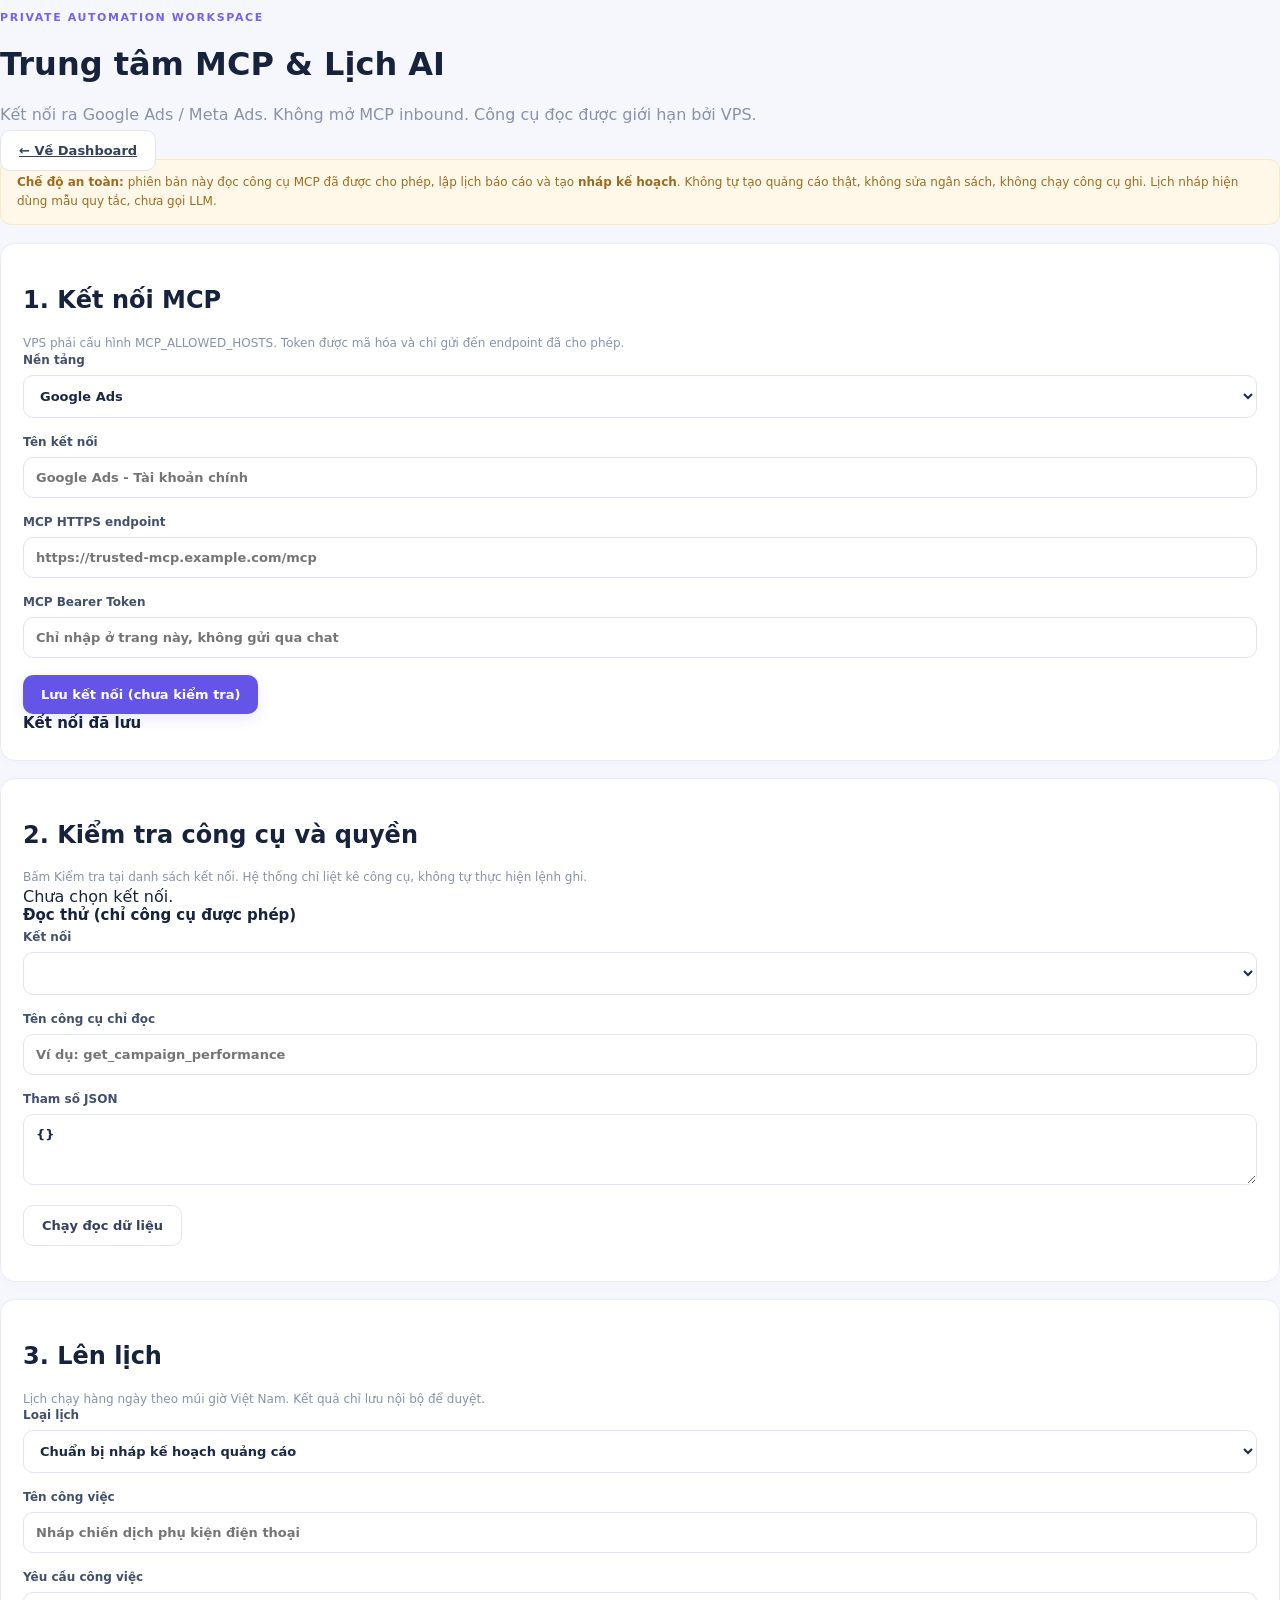
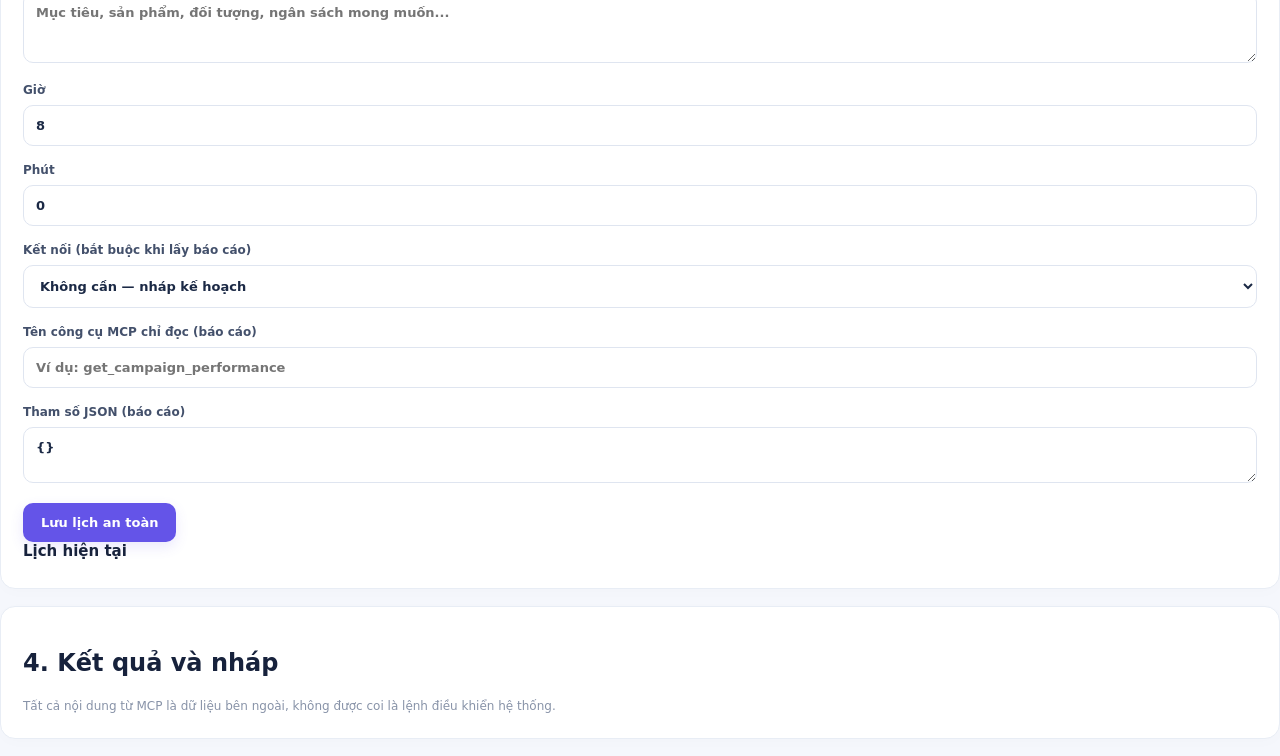
==== static/automation.html @ 8b26dc24 "feat: add private MCP connection and daily schedule interface" ====
<!doctype html>
<html lang="vi"><head><meta charset="utf-8"><meta name="viewport" content="width=device-width,initial-scale=1">
<title>LHM Ads AI — MCP & Lịch quảng cáo</title>
<link rel="stylesheet" href="/static/studio.css"><link rel="stylesheet" href="/static/automation.css"></head>
<body><main class="automation-main">
<header class="automation-top"><div><p class="eyebrow">PRIVATE AUTOMATION WORKSPACE</p>
<h1>Trung tâm MCP & Lịch AI</h1><p class="muted">Kết nối ra Google Ads / Meta Ads. Không mở MCP inbound. Công cụ đọc được giới hạn bởi VPS.</p></div>
<a class="btn secondary" href="/studio">← Về Dashboard</a></header>
<div class="notice warning"><b>Chế độ an toàn:</b> phiên bản này đọc công cụ MCP đã được cho phép, lập lịch báo cáo và tạo <b>nháp kế hoạch</b>. Không tự tạo quảng cáo thật, không sửa ngân sách, không chạy công cụ ghi. Lịch nháp hiện dùng mẫu quy tắc, chưa gọi LLM.</div>
<div id="error" class="notice hidden" role="alert"></div>
<section class="automation-grid">
<article class="panel"><h2>1. Kết nối MCP</h2>
<p class="muted tiny">VPS phải cấu hình MCP_ALLOWED_HOSTS. Token được mã hóa và chỉ gửi đến endpoint đã cho phép.</p>
<form id="connection-form" class="automation-form">
<label>Nền tảng<select id="platform"><option value="google">Google Ads</option><option value="meta">Meta Ads</option></select></label>
<label>Tên kết nối<input id="conn-label" required minlength="2" maxlength="80" placeholder="Google Ads - Tài khoản chính"></label>
<label>MCP HTTPS endpoint<input id="endpoint" required type="url" placeholder="https://trusted-mcp.example.com/mcp"></label>
<label>MCP Bearer Token<input id="token" required type="password" minlength="12" autocomplete="new-password" placeholder="Chỉ nhập ở trang này, không gửi qua chat"></label>
<button class="btn primary" type="submit">Lưu kết nối (chưa kiểm tra)</button></form>
<h3>Kết nối đã lưu</h3><div id="connection-list" class="automation-list"></div>
</article>
<article class="panel"><h2>2. Kiểm tra công cụ và quyền</h2>
<p class="muted tiny">Bấm Kiểm tra tại danh sách kết nối. Hệ thống chỉ liệt kê công cụ, không tự thực hiện lệnh ghi.</p>
<div id="tools" class="automation-list">Chưa chọn kết nối.</div>
<h3>Đọc thử (chỉ công cụ được phép)</h3>
<form id="read-form" class="automation-form">
<label>Kết nối<select id="read-connection" required></select></label>
<label>Tên công cụ chỉ đọc<input id="read-tool" required placeholder="Ví dụ: get_campaign_performance"></label>
<label>Tham số JSON<textarea id="read-args" rows="3">{}</textarea></label>
<button class="btn secondary" type="submit">Chạy đọc dữ liệu</button></form>
<pre id="read-output" class="automation-pre" aria-live="polite"></pre>
</article>
<article class="panel"><h2>3. Lên lịch</h2>
<p class="muted tiny">Lịch chạy hàng ngày theo múi giờ Việt Nam. Kết quả chỉ lưu nội bộ để duyệt.</p>
<form id="job-form" class="automation-form">
<label>Loại lịch<select id="job-type"><option value="campaign_draft">Chuẩn bị nháp kế hoạch quảng cáo</option><option value="report">Lấy báo cáo qua MCP</option></select></label>
<label>Tên công việc<input id="job-title" required minlength="3" placeholder="Nháp chiến dịch phụ kiện điện thoại"></label>
<label>Yêu cầu công việc<textarea id="job-brief" rows="3" required minlength="10" placeholder="Mục tiêu, sản phẩm, đối tượng, ngân sách mong muốn..."></textarea></label>
<div class="automation-cols"><label>Giờ<input id="hour" type="number" min="0" max="23" value="8" required></label><label>Phút<input id="minute" type="number" min="0" max="59" value="0" required></label></div>
<label>Kết nối (bắt buộc khi lấy báo cáo)<select id="job-connection"><option value="">Không cần — nháp kế hoạch</option></select></label>
<label>Tên công cụ MCP chỉ đọc (báo cáo)<input id="job-tool" placeholder="Ví dụ: get_campaign_performance"></label>
<label>Tham số JSON (báo cáo)<textarea id="job-args" rows="2">{}</textarea></label>
<button class="btn primary" type="submit">Lưu lịch an toàn</button></form>
<h3>Lịch hiện tại</h3><div id="job-list" class="automation-list"></div>
</article>
<article class="panel"><h2>4. Kết quả và nháp</h2>
<p class="muted tiny">Tất cả nội dung từ MCP là dữ liệu bên ngoài, không được coi là lệnh điều khiển hệ thống.</p>
<div id="output-list" class="automation-list"></div>
</article>
</section></main><div id="notice" class="toast hidden" role="status" aria-live="polite"></div>
<script src="/static/automation.js" defer></script></body></html>
---- static/studio.css ----
:root{font-family:Inter,ui-sans-serif,system-ui,-apple-system,"Segoe UI",sans-serif;color:#17223c;background:#f5f7fc;font-synthesis:none}*{box-sizing:border-box}body{margin:0}button,input,select,textarea{font:inherit}button{cursor:pointer}button:disabled{cursor:not-allowed;opacity:.5}.hidden{display:none!important}.muted{color:#8893a8}.tiny{font-size:12px;line-height:1.55}.eyebrow{color:#7463ed;font-size:11px;font-weight:800;letter-spacing:1.6px;text-transform:uppercase}.btn{border:0;border-radius:10px;font-weight:700;padding:12px 18px;white-space:nowrap;font-size:13px;transition:filter .15s}.btn:hover{filter:brightness(.96)}.btn.primary{background:#6454e8;color:white;box-shadow:0 5px 13px #6454e823}.btn.secondary{background:#fff;border:1px solid #e0e5ef;color:#35405c}.btn.full{width:100%}.icon-btn{border:0;background:transparent;color:#66708a;font-size:20px;padding:7px}.pill{display:inline-flex;align-items:center;border-radius:99px;background:#efedff;color:#6354df;font-size:10px;font-weight:800;letter-spacing:.8px;padding:8px 12px}.error{color:#e0495a;font-size:13px}.login-layout{min-height:100vh;display:grid;grid-template-columns:55% 45%}.login-feature{background:linear-gradient(137deg,#11152b,#292566 62%,#49338a);color:white;padding:58px 9%;display:flex;flex-direction:column;justify-content:space-between;position:relative;overflow:hidden}.login-feature:after{content:"";position:absolute;border:2px solid #ffffff14;border-radius:50%;width:650px;height:650px;right:-300px;bottom:-270px;box-shadow:0 0 0 70px #ffffff08,0 0 0 150px #ffffff05}.brand{display:flex;gap:12px;align-items:center;color:#17233e;font-size:21px;font-weight:800;letter-spacing:-.6px}.brand.large{color:white;font-size:27px}.brand-logo{background:#725af5;color:white;border-radius:12px;width:37px;height:37px;display:inline-grid;place-items:center;box-shadow:0 7px 18px #6856e544;font-size:23px}.brand small{font-size:9px;letter-spacing:2px;color:#9ea8bc;display:block;margin-top:2px}.hero-copy{max-width:590px;z-index:1}.hero-copy .eyebrow{color:#ac9cff}.hero-copy h1{font-size:clamp(35px,4vw,61px);line-height:1.16;letter-spacing:-2.5px;margin:21px 0}.hero-copy h1 em{font-style:normal;color:#ad9aff}.hero-copy>p{font-size:16px;line-height:1.9;color:#c6c4df;max-width:510px}.login-features{display:flex;flex-direction:column;gap:14px;color:#e9e7fc;margin-top:32px;font-size:13px}.bottom-note{color:#aaa9d2;font-size:10px;letter-spacing:2px}.login-panel{background:#fff;display:grid;place-items:center;padding:40px 10%}.login-box{width:min(100%,405px)}.login-box h2{font-size:29px;letter-spacing:-.8px;margin:19px 0 6px}.login-box>p{margin-bottom:32px}.login-box label,form label{display:block;color:#43506b;font-size:12px;font-weight:700;margin:0 0 17px}.login-box input,form input,form select,form textarea{width:100%;border:1px solid #dfe5f0;border-radius:10px;background:#fff;padding:12px;color:#1b2945;outline:none;margin-top:8px;font-size:13px}.login-box input:focus,form input:focus,form select:focus,form textarea:focus{border-color:#7767ed;box-shadow:0 0 0 3px #7767ed13}.hint{margin-top:22px}.login-mobile-logo{display:none}.shell{min-height:100vh;display:flex}.sidebar{position:sticky;top:0;align-self:flex-start;height:100vh;width:246px;background:#fff;border-right:1px solid #e9edf4;padding:27px 15px 20px;display:flex;flex-direction:column;flex-shrink:0;z-index:12}.sidebar>.brand{padding:0 12px 36px}.nav-label{font-weight:800;color:#a7afbf;letter-spacing:1.4px;font-size:10px;margin:8px 14px 14px}.nav-label.sub{margin-top:33px}.nav-link{display:flex;align-items:center;gap:13px;width:100%;background:transparent;border:0;border-radius:10px;font-weight:650;text-align:left;color:#67728b;padding:12px 14px;margin:2px 0;font-size:13px}.nav-link>span{font-size:19px;width:20px;text-align:center;font-weight:400}.nav-link:hover{background:#f4f2ff}.nav-link.active{background:#efeefe;color:#6656dc}.nav-link i{font-size:8px;font-style:normal;background:#e6dcff;color:#6656dc;padding:3px 5px;border-radius:4px}.nav-count{margin-left:auto;background:#fef0f0;color:#cf4857;border-radius:10px;font-size:10px;padding:3px 7px}.sidebar-bottom{margin-top:auto;border:1px solid #eef0f6;background:#fafbff;padding:13px;border-radius:12px;display:flex;align-items:center;gap:9px}.sidebar-bottom b{display:block;font-size:12px}.sidebar-bottom small{color:#97a2b8;font-size:10px}.online-dot{display:inline-block;flex-shrink:0;background:#20bc91;width:7px;height:7px;border-radius:50%;box-shadow:0 0 0 3px #25bc921a}.main{flex:1;min-width:0}.topbar{height:73px;display:flex;align-items:center;justify-content:space-between;background:#fff;border-bottom:1px solid #e9edf4;padding:0 34px}.top-left,.top-right{display:flex;align-items:center;gap:14px}.breadcrumbs{font-size:13px;color:#96a1b6}.breadcrumbs span{margin:0 8px;color:#cbd0da}.breadcrumbs strong{color:#222e47}.live-tag{display:flex;align-items:center;gap:7px;border:1px solid #e4f5ef;border-radius:30px;background:#f4fcf9;color:#229b7a;font-size:10px;font-weight:800;letter-spacing:.7px;padding:7px 10px}.avatar{display:grid;place-items:center;background:#eae6ff;color:#6856d9;border-radius:50%;font-size:12px;font-weight:800;width:34px;height:34px}.user-email{font-size:12px;font-weight:700;color:#58647d}.content{padding:32px 34px 22px;max-width:1580px;margin:auto}.section-heading{display:flex;align-items:center;justify-content:space-between;gap:15px;margin-bottom:25px}.section-heading h1{font-size:28px;letter-spacing:-1.1px;margin:7px 0}.section-heading .muted{font-size:13px;margin:0}.inline-actions{display:flex;gap:9px;align-items:center}.inline-actions select{border:1px solid #e0e5ef;border-radius:10px;background:#fff;padding:11px;color:#35405c;font-size:12px}.kpi-grid{display:grid;grid-template-columns:repeat(4,minmax(0,1fr));gap:16px;margin-bottom:17px}.kpi-card{min-height:167px;background:#fff;border:1px solid #e9edf5;border-radius:15px;padding:21px;display:flex;flex-direction:column;gap:12px;box-shadow:0 3px 15px #1f2b4b05}.kpi-icon{display:grid;place-items:center;width:34px;height:34px;border-radius:10px;font-size:20px;font-weight:800}.kpi-icon.purple{background:#f1eeff;color:#765fe9}.kpi-icon.green{background:#e9faf3;color:#2bc994}.kpi-icon.blue{background:#eaf3ff;color:#4e9bed}.kpi-icon.amber{background:#fff3e2;color:#eba23f}.kpi-name{font-size:12px;color:#8490a6}.kpi-card strong{font-size:25px;letter-spacing:-1px;overflow-wrap:anywhere}.kpi-sub{font-size:11px;color:#a0aabd}.dashboard-grid{display:grid;grid-template-columns:minmax(0,2fr) minmax(260px,1fr);gap:17px}.panel{background:#fff;border:1px solid #e8edf5;border-radius:15px;padding:22px;margin-bottom:17px;box-shadow:0 3px 15px #1f2b4b04;min-width:0}.panel h3{font-size:15px;margin:0 0 6px}.panel .muted{margin:0}.panel-title{display:flex;justify-content:space-between;align-items:center;gap:12px}.chart{height:232px;display:flex;align-items:flex-end;gap:15px;padding:38px 6px 5px;position:relative}.chart:before{content:"";position:absolute;inset:34px 0 33px;background:repeating-linear-gradient(to top,transparent,transparent calc(25% - 1px),#edf0f6 calc(25% - 1px),#edf0f6 25%);pointer-events:none}.chart-col{flex:1;min-width:0;height:100%;display:flex;flex-direction:column;justify-content:flex-end;align-items:center;z-index:1;gap:8px}.chart-bar{width:min(40px,68%);border-radius:7px 7px 3px 3px;background:linear-gradient(#8374f3,#6458e7);min-height:4px;box-shadow:0 4px 10px #8474f32d}.chart-date{font-size:10px;color:#a5b0c1}.legend{font-size:11px;color:#9ca7b7;white-space:nowrap}.legend i{display:inline-block;background:#7365ed;width:9px;height:9px;border-radius:2px;margin-right:4px}.platform-stats{display:grid;gap:13px;margin:26px 0 28px}.platform-stat{display:flex;align-items:center;justify-content:space-between;font-size:12px}.platform-stat span{display:flex;align-items:center;gap:9px;color:#515e7a}.platform-stat b{color:#1e2c48}.platform-icon{display:grid;place-items:center;border-radius:7px;width:29px;height:29px;font-weight:850}.platform-icon.meta{background:#eaf5ff;color:#168ef0}.platform-icon.google{background:#fff0ed;color:#e8634d}.platform-icon.tiktok{background:#1c2540;color:white}.platform-icon.openai{background:#e8f6f1;color:#12a77a}.platform-icon.demo{background:#f0edff;color:#705be7}.text-link{border:0;background:transparent;color:#6653e8;font-weight:800;padding:0;font-size:12px}.table-wrap{overflow:auto;max-width:100%}table{width:100%;border-collapse:collapse;font-size:12px;white-space:nowrap}th{text-align:left;color:#9da7b9;background:#fafbfe;font-size:10px;letter-spacing:.5px;text-transform:uppercase;padding:14px 13px}td{border-top:1px solid #f0f2f7;color:#536078;padding:16px 13px}td strong{color:#23314c}.status{font-size:10px;font-weight:750;padding:6px 9px;border-radius:30px}.status.success{color:#199e77;background:#eaf9f2}.status.pending{color:#c28b26;background:#fff8e7}.status.error{color:#cf5d68;background:#fff0f1}.notice{background:#f1efff;border:1px solid #e3ddff;border-radius:11px;padding:13px 16px;color:#6254b7;font-size:12px;line-height:1.6;margin-bottom:18px}.notice.warning{background:#fff8e8;border-color:#f8e8c4;color:#9b6c20}.chat-panel{border:1px solid #e9edf6;background:#fff;border-radius:17px;display:flex;flex-direction:column;min-height:620px;max-height:calc(100vh - 210px)}.chat-messages{flex:1;min-height:300px;overflow-y:auto;padding:27px 30px;display:flex;flex-direction:column;gap:23px}.chat-bubble{display:flex;align-items:flex-start;gap:12px;max-width:82%;font-size:13px;line-height:1.75;white-space:pre-line}.chat-bubble.bot{align-self:flex-start}.chat-bubble.user{align-self:flex-end;color:#fff;background:#6a5ae8;padding:13px 17px;border-radius:15px 15px 4px 15px}.chat-bubble p{margin:5px 0}.bot-icon{display:grid;place-items:center;background:#efeaff;color:#7357e1;border-radius:11px;width:34px;height:34px;flex-shrink:0;font-size:20px}.chat-bottom{border-top:1px solid #edf0f5;padding:20px 25px}.quick-prompts{display:flex;gap:7px;flex-wrap:wrap;margin-bottom:12px}.quick-prompts button{background:#f5f3ff;color:#6956dd;font-weight:650;font-size:11px;border:1px solid #eae6ff;border-radius:20px;padding:8px 11px}.chat-bottom form{display:flex;gap:8px}.chat-bottom input{margin:0!important;flex:1}.chat-bottom p{margin:10px 0 0}.form-row{display:flex;gap:14px;align-items:end;flex-wrap:wrap;margin-top:18px}.form-row label{min-width:180px;flex:1;margin:0}.form-row button{height:43px}.secret-box{margin-top:15px;border-radius:10px;background:#f3f0ff;line-height:2;padding:12px;overflow-wrap:anywhere;color:#382f83;font-size:12px}.small-btn{background:#fff;border:1px solid #e9deee;color:#d45067;border-radius:8px;padding:8px 10px;font-weight:700;font-size:11px}.settings-panel{max-width:550px}.settings-panel form{margin-top:20px}.settings-panel form button{margin-top:5px}.settings-panel input{display:block}.footer{display:flex;justify-content:space-between;gap:10px;padding:0 34px 25px;color:#adb5c5;font-size:10px}.modal{position:fixed;inset:0;background:#12192d99;display:grid;place-items:center;z-index:50;padding:20px}.modal-card{background:#fff;border-radius:18px;padding:24px;width:min(100%,520px);max-height:95vh;overflow:auto;box-shadow:0 20px 90px #0d133d55}.modal-title{display:flex;justify-content:space-between;align-items:center}.modal-card textarea{resize:vertical}.modal-footer{display:flex;justify-content:flex-end;gap:10px}.toast{position:fixed;bottom:25px;right:25px;background:#17223c;color:#fff;border-radius:10px;padding:13px 20px;box-shadow:0 8px 25px #1a254433;z-index:70;font-size:13px;max-width:380px}.toast.error{background:#bd4654}.mobile{display:none}.empty{padding:40px 15px!important;text-align:center;color:#a3adbd}.loading{opacity:.6}@media(max-width:1180px){.sidebar{width:211px}.content{padding:26px 22px}.topbar{padding:0 22px}.kpi-grid{gap:10px}.kpi-card{padding:16px}.kpi-card strong{font-size:22px}}@media(max-width:900px){.sidebar{position:fixed;left:0;top:0;transform:translateX(-100%);transition:transform .2s;width:255px;box-shadow:15px 0 40px #171a3822}.sidebar.open{transform:translateX(0)}.mobile{display:inline-flex}.topbar{height:66px}.dashboard-grid{grid-template-columns:1fr}.kpi-grid{grid-template-columns:repeat(2,minmax(0,1fr))}.user-email,.live-tag{display:none}.login-layout{grid-template-columns:1fr}.login-feature{display:none}.login-panel{min-height:100vh}.login-mobile-logo{display:block;color:#6a58eb;font-weight:900;font-size:20px;margin-bottom:25px}}@media(max-width:600px){.content{padding:20px 13px}.section-heading{align-items:flex-start;flex-direction:column;gap:17px}.section-heading h1{font-size:23px}.inline-actions{width:100%;flex-wrap:wrap}.inline-actions select,.inline-actions button{flex:1}.panel{padding:15px}.kpi-grid{gap:9px}.kpi-card{min-height:142px;padding:13px;gap:9px}.kpi-card strong{font-size:19px}.kpi-name{font-size:11px}.topbar{padding:0 12px}.footer{padding:0 13px 15px}.footer span{display:none}.chat-panel{min-height:510px}.chat-messages{padding:15px}.chat-bubble{max-width:97%}.chat-bottom{padding:12px}.chat-bottom form{gap:4px}.chat-bottom form .btn{padding:9px}.chart{gap:7px}}
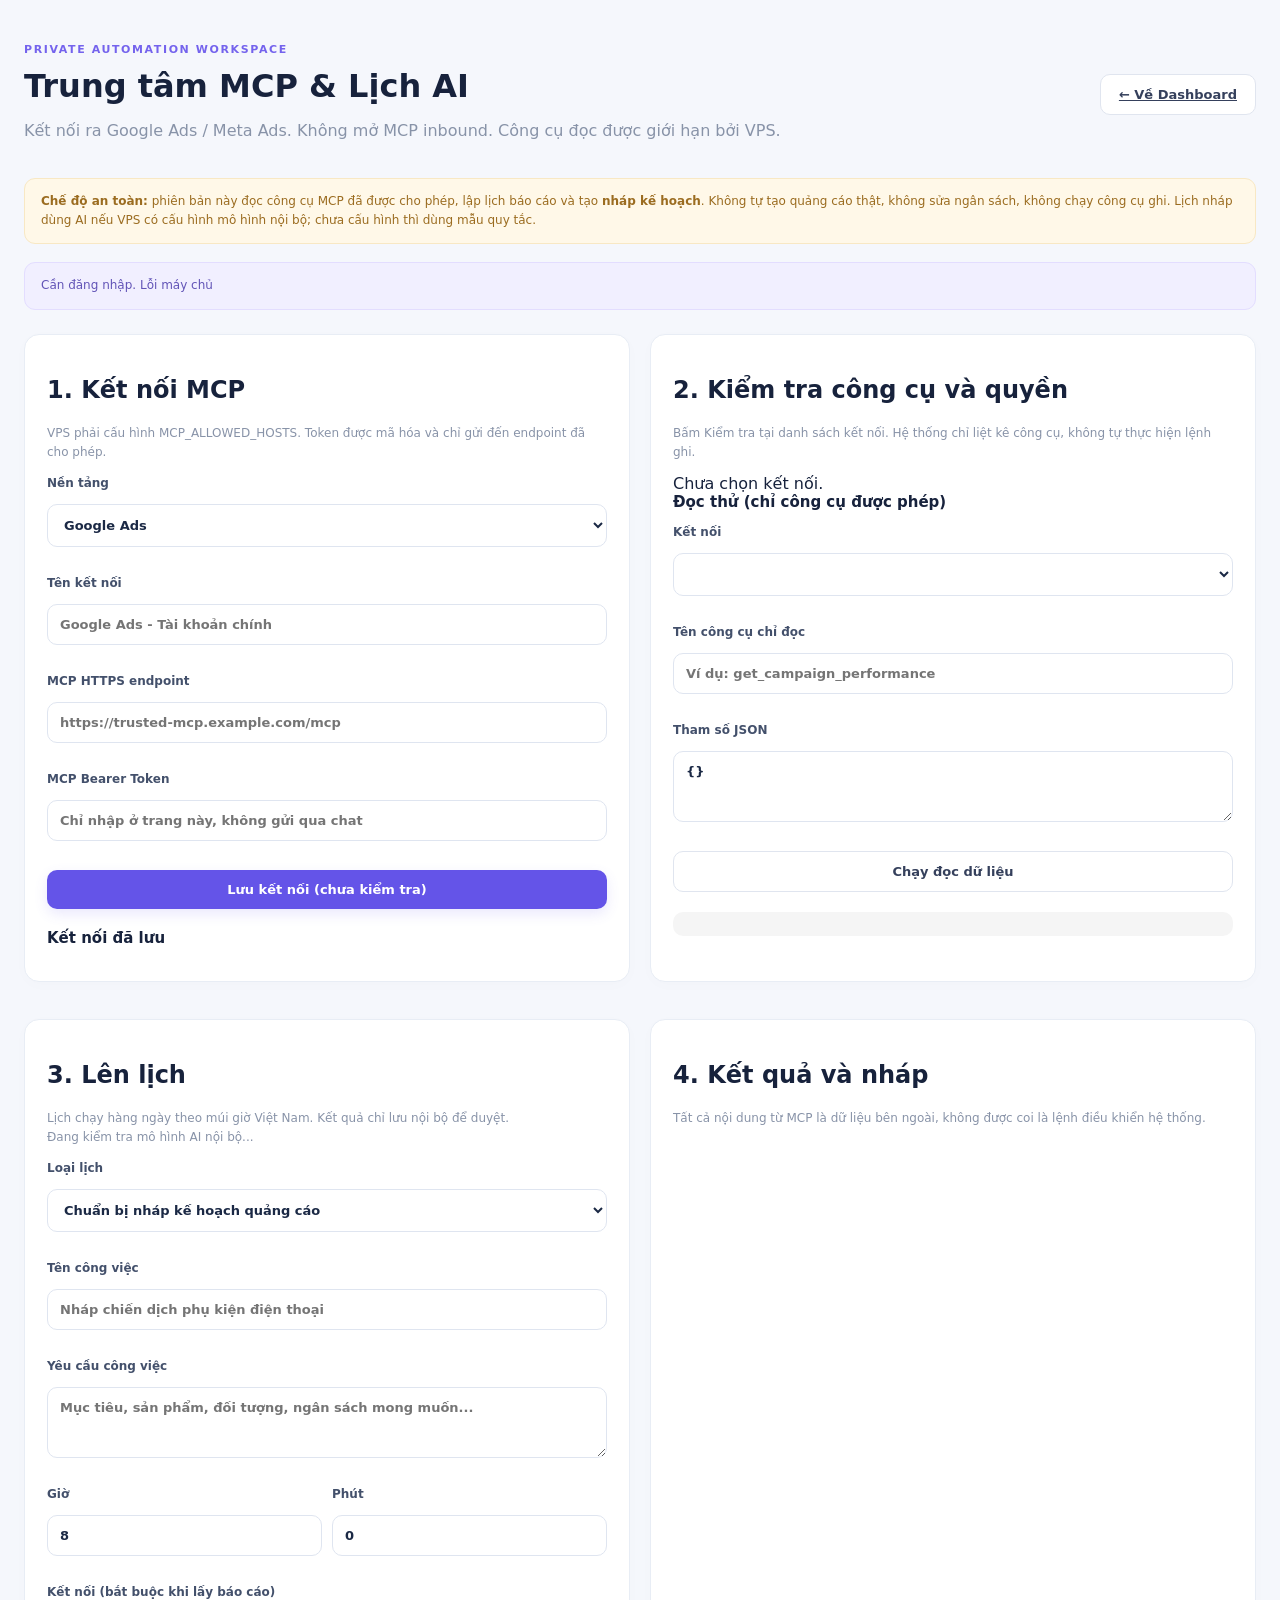
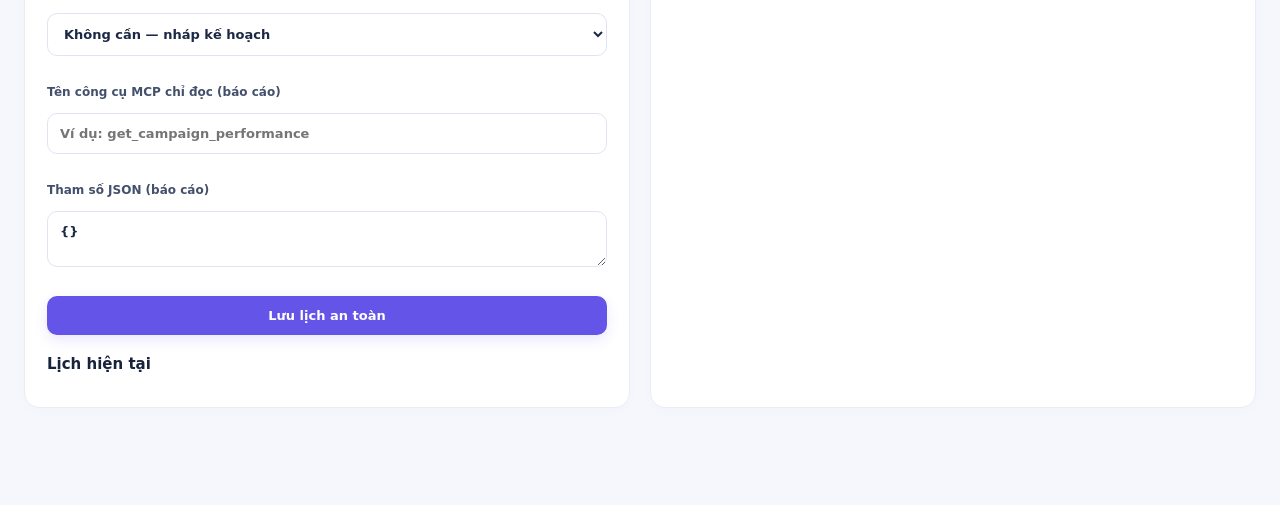
==== commit 1d76648a: "docs: expose optional private AI inference status and configuration" ====
--- a/static/automation.html
+++ b/static/automation.html
@@ -6,7 +6,7 @@
 <header class="automation-top"><div><p class="eyebrow">PRIVATE AUTOMATION WORKSPACE</p>
 <h1>Trung tâm MCP & Lịch AI</h1><p class="muted">Kết nối ra Google Ads / Meta Ads. Không mở MCP inbound. Công cụ đọc được giới hạn bởi VPS.</p></div>
 <a class="btn secondary" href="/studio">← Về Dashboard</a></header>
-<div class="notice warning"><b>Chế độ an toàn:</b> phiên bản này đọc công cụ MCP đã được cho phép, lập lịch báo cáo và tạo <b>nháp kế hoạch</b>. Không tự tạo quảng cáo thật, không sửa ngân sách, không chạy công cụ ghi. Lịch nháp hiện dùng mẫu quy tắc, chưa gọi LLM.</div>
+<div class="notice warning"><b>Chế độ an toàn:</b> phiên bản này đọc công cụ MCP đã được cho phép, lập lịch báo cáo và tạo <b>nháp kế hoạch</b>. Không tự tạo quảng cáo thật, không sửa ngân sách, không chạy công cụ ghi. Lịch nháp dùng AI nếu VPS có cấu hình mô hình nội bộ; chưa cấu hình thì dùng mẫu quy tắc.</div>
 <div id="error" class="notice hidden" role="alert"></div>
 <section class="automation-grid">
 <article class="panel"><h2>1. Kết nối MCP</h2>
@@ -31,7 +31,7 @@
 <pre id="read-output" class="automation-pre" aria-live="polite"></pre>
 </article>
 <article class="panel"><h2>3. Lên lịch</h2>
-<p class="muted tiny">Lịch chạy hàng ngày theo múi giờ Việt Nam. Kết quả chỉ lưu nội bộ để duyệt.</p>
+<p class="muted tiny">Lịch chạy hàng ngày theo múi giờ Việt Nam. Kết quả chỉ lưu nội bộ để duyệt.</p><p id="ai-status" class="muted tiny">Đang kiểm tra mô hình AI nội bộ...</p>
 <form id="job-form" class="automation-form">
 <label>Loại lịch<select id="job-type"><option value="campaign_draft">Chuẩn bị nháp kế hoạch quảng cáo</option><option value="report">Lấy báo cáo qua MCP</option></select></label>
 <label>Tên công việc<input id="job-title" required minlength="3" placeholder="Nháp chiến dịch phụ kiện điện thoại"></label>
--- a/static/automation.css
+++ b/static/automation.css
@@ -0,0 +1,11 @@
+
+.automation-main{max-width:1450px;margin:auto;padding:32px 24px 80px}
+.automation-top{display:flex;justify-content:space-between;align-items:center;gap:12px;margin-bottom:22px;flex-wrap:wrap}
+.automation-top h1{margin:0 0 6px}.automation-grid{display:grid;grid-template-columns:repeat(2,minmax(0,1fr));gap:20px;margin-top:24px}
+.automation-form{display:grid;gap:12px;margin:14px 0 20px}.automation-form label{display:flex;flex-direction:column;gap:6px;min-width:0}
+.automation-form textarea{resize:vertical}.automation-cols{display:grid;grid-template-columns:1fr 1fr;gap:10px}
+.automation-list{display:grid;gap:8px;margin-top:12px}.automation-item{border:1px solid var(--border,#30384f);border-radius:12px;padding:12px;overflow-wrap:anywhere}
+.automation-item b{display:block;margin-bottom:5px}.automation-actions{display:flex;gap:8px;flex-wrap:wrap;margin-top:10px}
+.automation-pre{font:12px/1.5 monospace;padding:12px;white-space:pre-wrap;overflow-wrap:anywhere;max-height:320px;overflow:auto;background:rgba(128,128,128,.08);border-radius:10px}
+.automation-item small{opacity:.8}.automation-item p{margin:4px 0}
+@media(max-width:880px){.automation-grid{grid-template-columns:1fr}.automation-main{padding:18px 12px 50px}}
